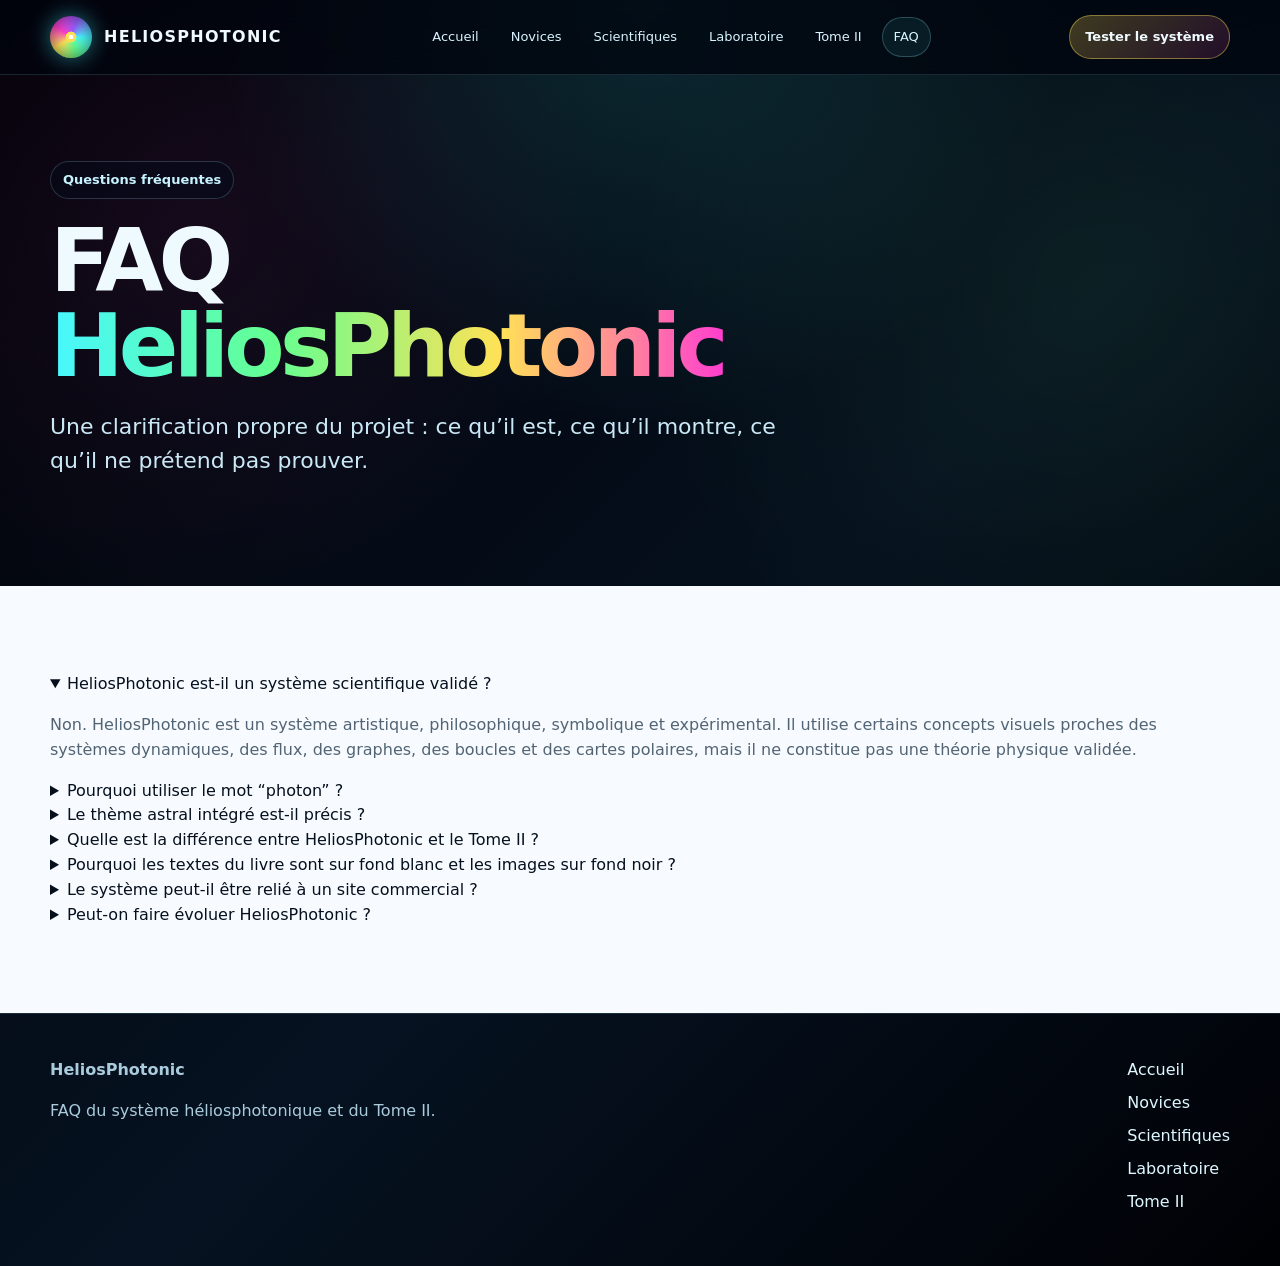
==== faq.html @ 0f95808f "Add FAQ section for HeliosPhotonic This file contains the FAQ section for HeliosPhotonic, detailing " ====
<!DOCTYPE html>
<html lang="fr">
<head>
  <meta charset="UTF-8" />
  <meta name="viewport" content="width=device-width, initial-scale=1.0" />

  <title>FAQ HeliosPhotonic</title>

  <meta name="description" content="Questions fréquentes sur HeliosPhotonic, son statut, ses limites, ses photons symboliques, le thème astral intégré et le Tome II." />

  <link rel="stylesheet" href="assets/style.css" />
</head>

<body>

<header class="site-header">
  <div class="container nav">

    <a class="brand" href="index.html">
      <span class="brand-logo"></span>
      <span>HeliosPhotonic</span>
    </a>

    <nav class="nav-links">
      <a href="index.html">Accueil</a>
      <a href="novices.html">Novices</a>
      <a href="scientifiques.html">Scientifiques</a>
      <a href="laboratoire.html">Laboratoire</a>
      <a href="livre-tome2.html">Tome II</a>
      <a href="faq.html" class="active">FAQ</a>
    </nav>

    <a class="nav-cta" href="laboratoire.html">Tester le système</a>

  </div>
</header>

<main>

  <section class="section dark-section">
    <div class="container">

      <span class="kicker">Questions fréquentes</span>

      <h1>
        FAQ<br />
        <span>HeliosPhotonic</span>
      </h1>

      <p class="lead">
        Une clarification propre du projet : ce qu’il est, ce qu’il montre,
        ce qu’il ne prétend pas prouver.
      </p>

    </div>
  </section>

  <section class="section white-section">
    <div class="container">

      <div class="faq-list">

        <details open>
          <summary>HeliosPhotonic est-il un système scientifique validé ?</summary>
          <p>
            Non. HeliosPhotonic est un système artistique, philosophique, symbolique
            et expérimental. Il utilise certains concepts visuels proches des systèmes
            dynamiques, des flux, des graphes, des boucles et des cartes polaires,
            mais il ne constitue pas une théorie physique validée.
          </p>
        </details>

        <details>
          <summary>Pourquoi utiliser le mot “photon” ?</summary>
          <p>
            Dans le logiciel, le photon est utilisé comme unité visuelle symbolique.
            Il représente une information lumineuse en mouvement. Les photons affichés
            sont donc des objets graphiques, pas une simulation quantique professionnelle.
          </p>
        </details>

        <details>
          <summary>Le thème astral intégré est-il précis ?</summary>
          <p>
            Le thème astral intégré sert de support symbolique. Il donne une lecture
            visuelle et interprétative. Pour une pratique astrologique professionnelle,
            il faudra connecter le système à des éphémérides certifiées.
          </p>
        </details>

        <details>
          <summary>Quelle est la différence entre HeliosPhotonic et le Tome II ?</summary>
          <p>
            Le Tome II développe la pensée : lumière, rosaces, corps chromoluminique,
            organes lumineux, intelligence et retour au centre. HeliosPhotonic transforme
            cette pensée en système animé et interactif.
          </p>
        </details>

        <details>
          <summary>Pourquoi les textes du livre sont sur fond blanc et les images sur fond noir ?</summary>
          <p>
            C’est une décision éditoriale simple et efficace. Le texte doit être lisible,
            donc fond blanc. Les images lumineuses doivent avoir du contraste, donc fond noir.
            Les deux usages ne doivent pas être mélangés bêtement, sinon on fabrique un livre
            beau cinq minutes et illisible trente secondes.
          </p>
        </details>

        <details>
          <summary>Le système peut-il être relié à un site commercial ?</summary>
          <p>
            Oui. Il peut être intégré à un site de présentation, à une page de vente du livre,
            à un laboratoire interactif, à une offre de thème astral ou à une plateforme
            plus large autour d’HeliosPhotonic.
          </p>
        </details>

        <details>
          <summary>Peut-on faire évoluer HeliosPhotonic ?</summary>
          <p>
            Oui. Les prochaines évolutions logiques sont : export PDF, paiement intégré,
            calcul astronomique plus précis, interface plus professionnelle, mémoire utilisateur,
            modules pédagogiques et visualisation avancée des organes chromoluminiques.
          </p>
        </details>

      </div>

    </div>
  </section>

</main>

<footer class="site-footer">
  <div class="container footer-grid">
    <div>
      <strong>HeliosPhotonic</strong>
      <p>FAQ du système héliosphotonique et du Tome II.</p>
    </div>

    <div>
      <a href="index.html">Accueil</a>
      <a href="novices.html">Novices</a>
      <a href="scientifiques.html">Scientifiques</a>
      <a href="laboratoire.html">Laboratoire</a>
      <a href="livre-tome2.html">Tome II</a>
    </div>
  </div>
</footer>

<script src="assets/site.js"></script>
</body>
</html>
---- assets/style.css ----
:root{
  --bg:#02040a;
  --bg2:#07111f;
  --white:#f7fbff;
  --text:#effaff;
  --dark:#06101d;
  --muted:#9fc6dc;
  --muted-dark:#526474;
  --cyan:#47f7ff;
  --blue:#008cff;
  --gold:#ffe257;
  --green:#65ff90;
  --pink:#ff3ecf;
  --violet:#9b5cff;
  --line:rgba(160,235,255,.22);
  --radius:26px;
  --shadow:0 28px 90px rgba(0,0,0,.42);
}

*{
  box-sizing:border-box;
}

html{
  scroll-behavior:smooth;
}

body{
  margin:0;
  color:var(--text);
  background:
    radial-gradient(circle at 50% 0%, rgba(71,247,255,.16), transparent 30%),
    radial-gradient(circle at 15% 18%, rgba(255,62,207,.09), transparent 27%),
    radial-gradient(circle at 85% 22%, rgba(101,255,144,.08), transparent 31%),
    linear-gradient(135deg,#000106,#061221 55%,#000105);
  font-family:Inter,system-ui,-apple-system,BlinkMacSystemFont,"Segoe UI",Arial,sans-serif;
  line-height:1.55;
  overflow-x:hidden;
}

a{
  color:inherit;
  text-decoration:none;
}

.container{
  width:min(1180px,calc(100% - 34px));
  margin:0 auto;
}

.site-header{
  position:sticky;
  top:0;
  z-index:100;
  background:rgba(1,5,14,.78);
  border-bottom:1px solid rgba(160,235,255,.14);
  backdrop-filter:blur(14px);
}

.nav{
  min-height:74px;
  display:flex;
  align-items:center;
  justify-content:space-between;
  gap:18px;
}

.brand{
  display:flex;
  align-items:center;
  gap:12px;
  font-weight:900;
  letter-spacing:.08em;
  text-transform:uppercase;
}

.brand-logo{
  width:42px;
  height:42px;
  border-radius:50%;
  background:
    radial-gradient(circle,#fff 0 7%, var(--gold) 8% 18%, transparent 19%),
    conic-gradient(from 90deg,var(--cyan),var(--green),var(--gold),var(--pink),var(--violet),var(--cyan));
  box-shadow:0 0 22px rgba(71,247,255,.48), inset 0 0 16px rgba(0,0,0,.5);
}

.nav-links{
  display:flex;
  align-items:center;
  gap:8px;
  flex-wrap:wrap;
  justify-content:flex-end;
}

.nav-links a{
  padding:9px 11px;
  border-radius:999px;
  color:#d8f4ff;
  font-size:13px;
  border:1px solid transparent;
}

.nav-links a:hover,
.nav-links a.active{
  border-color:rgba(160,235,255,.24);
  background:rgba(71,247,255,.08);
}

.nav-cta{
  padding:11px 15px;
  border-radius:999px;
  background:linear-gradient(135deg,rgba(255,226,87,.24),rgba(255,62,207,.13));
  border:1px solid rgba(255,226,87,.42);
  font-weight:800;
  font-size:13px;
}

.hero{
  position:relative;
  min-height:calc(100vh - 74px);
  display:grid;
  align-items:center;
  padding:76px 0;
  overflow:hidden;
}

#heroCanvas{
  position:absolute;
  inset:0;
  width:100%;
  height:100%;
  z-index:0;
  opacity:.82;
}

.hero .container{
  position:relative;
  z-index:2;
}

.hero-grid{
  display:grid;
  grid-template-columns:1.05fr .95fr;
  gap:44px;
  align-items:center;
}

.kicker{
  display:inline-flex;
  align-items:center;
  padding:8px 12px;
  border:1px solid rgba(160,235,255,.20);
  border-radius:999px;
  background:rgba(4,12,26,.48);
  color:#c7f3ff;
  font-size:13px;
  font-weight:800;
}

.kicker.dark{
  color:#0b5364;
  background:rgba(71,247,255,.12);
  border-color:rgba(0,140,255,.18);
}

h1{
  font-size:clamp(42px,7vw,88px);
  line-height:.96;
  margin:20px 0;
  letter-spacing:-.055em;
}

h1 span,
.gradient{
  background:linear-gradient(90deg,var(--cyan),var(--green),var(--gold),var(--pink));
  -webkit-background-clip:text;
  background-clip:text;
  color:transparent;
}

h2{
  font-size:clamp(30px,4.4vw,58px);
  line-height:1;
  margin:0 0 16px;
  letter-spacing:-.04em;
}

.hero-text,
.lead{
  font-size:clamp(17px,2vw,22px);
  max-width:760px;
  color:#cbe8f6;
}

.hero-actions{
  display:flex;
  gap:12px;
  flex-wrap:wrap;
  margin-top:28px;
}

.btn{
  display:inline-flex;
  align-items:center;
  justify-content:center;
  gap:9px;
  padding:12px 16px;
  border-radius:999px;
  border:1px solid rgba(160,235,255,.28);
  font-weight:800;
  font-size:14px;
  transition:.18s ease;
}

.btn:hover{
  transform:translateY(-1px);
  box-shadow:0 12px 32px rgba(0,0,0,.28);
}

.btn-primary{
  background:linear-gradient(135deg,rgba(71,247,255,.24),rgba(155,92,255,.18));
  border-color:rgba(160,235,255,.38);
}

.btn-secondary{
  background:rgba(255,255,255,.05);
}

.dark-btn{
  color:var(--dark);
  border-color:#c8dce8;
}

.hero-note{
  margin-top:20px;
  padding:14px 16px;
  border-radius:18px;
  background:rgba(5,13,29,.58);
  border:1px solid rgba(160,235,255,.16);
  color:#d8f3ff;
  max-width:660px;
  font-size:14px;
}

.hero-visual{
  min-height:520px;
}

.orbital-card{
  height:520px;
  border-radius:36px;
  background:
    radial-gradient(circle at 50% 50%, rgba(71,247,255,.22), transparent 31%),
    radial-gradient(circle at 50% 50%, rgba(255,62,207,.13), transparent 58%),
    #000;
  border:1px solid rgba(160,235,255,.20);
  position:relative;
  overflow:hidden;
  box-shadow:var(--shadow);
}

.orbital-core,
.orbital-ring{
  position:absolute;
  border-radius:50%;
  inset:50%;
  transform:translate(-50%,-50%);
}

.orbital-core{
  width:82px;
  height:82px;
  background:
    radial-gradient(circle,#fff 0 10%,var(--gold) 12% 36%,rgba(71,247,255,.32) 38%,transparent 70%);
  box-shadow:0 0 50px rgba(255,226,87,.55);
}

.orbital-ring{
  border:1px solid rgba(160,235,255,.26);
  box-shadow:0 0 28px rgba(71,247,255,.16);
}

.ring-1{
  width:210px;
  height:210px;
  animation:spin 18s linear infinite;
}

.ring-2{
  width:330px;
  height:330px;
  border-color:rgba(255,62,207,.24);
  animation:spinReverse 31s linear infinite;
}

.ring-3{
  width:440px;
  height:440px;
  border-color:rgba(101,255,144,.18);
  animation:spin 48s linear infinite;
}

.orbital-card::before{
  content:"";
  position:absolute;
  inset:12%;
  border-radius:50%;
  background:
    repeating-conic-gradient(from 0deg, rgba(255,255,255,.34) 0 1deg, transparent 1deg 8deg),
    conic-gradient(var(--cyan),var(--green),var(--gold),var(--pink),var(--violet),var(--cyan));
  mix-blend-mode:screen;
  opacity:.46;
  animation:spin 52s linear infinite;
}

.orbital-card::after{
  content:"";
  position:absolute;
  inset:0;
  background-image:radial-gradient(circle,rgba(255,255,255,.7) 0 1px,transparent 1px);
  background-size:38px 38px;
  opacity:.13;
}

.orbital-label{
  position:absolute;
  left:22px;
  right:22px;
  bottom:22px;
  padding:14px;
  border-radius:18px;
  background:rgba(0,0,0,.54);
  border:1px solid rgba(255,255,255,.14);
  color:#eaffff;
  font-weight:800;
  text-align:center;
}

@keyframes spin{
  to{transform:translate(-50%,-50%) rotate(360deg);}
}

@keyframes spinReverse{
  to{transform:translate(-50%,-50%) rotate(-360deg);}
}

.section{
  padding:86px 0;
}

.dark-section{
  background:rgba(0,0,0,.12);
}

.white-section{
  background:var(--white);
  color:var(--dark);
}

.section-header{
  max-width:850px;
  margin-bottom:34px;
}

.section-header p,
.white-section p{
  color:var(--muted-dark);
}

.dark-section .section-header p{
  color:#c8e6f5;
}

.cards{
  display:grid;
  gap:18px;
}

.cards.three{
  grid-template-columns:repeat(3,1fr);
}

.card{
  padding:24px;
  border-radius:var(--radius);
  background:rgba(5,13,29,.70);
  border:1px solid rgba(160,235,255,.16);
  box-shadow:0 18px 56px rgba(0,0,0,.18);
}

.white-section .card{
  background:#fff;
  border-color:#dbeaf2;
  box-shadow:0 18px 50px rgba(20,52,80,.08);
}

.card h3{
  margin:0 0 10px;
  font-size:21px;
}

.card p{
  margin:0;
  color:#c9e6f4;
}

.white-section .card p{
  color:var(--muted-dark);
}

.card-icon{
  width:44px;
  height:44px;
  border-radius:16px;
  margin-bottom:15px;
  background:conic-gradient(from 90deg,var(--cyan),var(--green),var(--gold),var(--pink),var(--violet),var(--cyan));
  box-shadow:0 0 20px rgba(71,247,255,.35);
}

.split{
  display:grid;
  grid-template-columns:1fr 1fr;
  gap:34px;
  align-items:center;
}

.list{
  display:grid;
  gap:14px;
  margin-top:24px;
}

.list-item{
  padding:16px;
  border-radius:18px;
  background:#fff;
  border:1px solid #dbeaf2;
}

.list-item strong{
  display:block;
  margin-bottom:4px;
}

.list-item span{
  color:var(--muted-dark);
}

.black-visual{
  min-height:430px;
  border-radius:32px;
  background:
    radial-gradient(circle at center,rgba(71,247,255,.24),transparent 36%),
    radial-gradient(circle at 52% 50%,rgba(255,62,207,.16),transparent 52%),
    #000;
  border:1px solid rgba(160,235,255,.22);
  position:relative;
  overflow:hidden;
  box-shadow:var(--shadow);
}

.mini-rosace{
  position:absolute;
  inset:12%;
  border-radius:50%;
  background:
    radial-gradient(circle,#fff 0 2.5%,var(--gold) 3% 8%,transparent 9%),
    repeating-radial-gradient(circle,rgba(71,247,255,.20) 0 1px,transparent 1px 7px),
    conic-gradient(var(--cyan),var(--green),var(--gold),var(--pink),var(--violet),var(--cyan));
  filter:saturate(1.9) contrast(1.35);
  animation:pulseSpin 42s linear infinite;
}

@keyframes pulseSpin{
  0%{transform:rotate(0deg) scale(.96);}
  50%{transform:rotate(180deg) scale(1.04);}
  100%{transform:rotate(360deg) scale(.96);}
}

.system-preview{
  width:100%;
  height:760px;
  border-radius:32px;
  overflow:hidden;
  border:1px solid rgba(160,235,255,.22);
  background:#000;
  box-shadow:var(--shadow);
}

.system-preview iframe{
  width:100%;
  height:100%;
  border:0;
  display:block;
}

.center-actions{
  display:flex;
  justify-content:center;
  margin-top:26px;
}

.book-highlight{
  display:grid;
  grid-template-columns:.85fr 1.15fr;
  gap:34px;
  align-items:center;
}

.book-cover{
  min-height:520px;
  border-radius:32px;
  background:#000;
  border:1px solid rgba(160,235,255,.22);
  position:relative;
  overflow:hidden;
  box-shadow:var(--shadow);
  padding:28px;
  display:flex;
  align-items:flex-end;
}

.book-cover::before{
  content:"";
  position:absolute;
  inset:11% 8% 28%;
  border-radius:50%;
  background:
    radial-gradient(circle,#fff 0 2%,var(--gold) 3% 7%,transparent 8%),
    repeating-conic-gradient(rgba(255,255,255,.18) 0 2deg,transparent 2deg 8deg),
    conic-gradient(from 40deg,var(--cyan),var(--green),var(--gold),var(--pink),var(--violet),var(--cyan));
  filter:saturate(1.8) contrast(1.4);
  animation:spinBook 55s linear infinite;
}

@keyframes spinBook{
  to{transform:rotate(360deg);}
}

.book-cover-inner{
  position:relative;
  z-index:1;
  background:rgba(0,0,0,.58);
  border:1px solid rgba(255,255,255,.16);
  border-radius:22px;
  padding:20px;
}

.book-cover-inner span{
  color:#d7f3ff;
}

.book-cover-inner h3{
  font-size:44px;
  line-height:1;
  margin:8px 0;
}

.book-cover-inner p{
  color:#e8f8ff;
}

.site-footer{
  padding:44px 0;
  border-top:1px solid rgba(160,235,255,.14);
  color:#a9cbdc;
}

.footer-grid{
  display:flex;
  justify-content:space-between;
  gap:20px;
  flex-wrap:wrap;
}

.footer-grid a{
  display:block;
  margin-bottom:8px;
  color:#dff8ff;
}

.warning{
  padding:18px;
  border-radius:20px;
  border:1px solid rgba(255,226,87,.28);
  background:rgba(255,226,87,.07);
  color:#fff5c8;
}

@media(max-width:960px){
  .hero-grid,
  .split,
  .book-highlight{
    grid-template-columns:1fr;
  }

  .cards.three{
    grid-template-columns:1fr;
  }

  .nav{
    align-items:flex-start;
    flex-direction:column;
    padding:14px 0;
  }

  .hero-visual,
  .orbital-card{
    min-height:360px;
  }

  .system-preview{
    height:720px;
  }
}
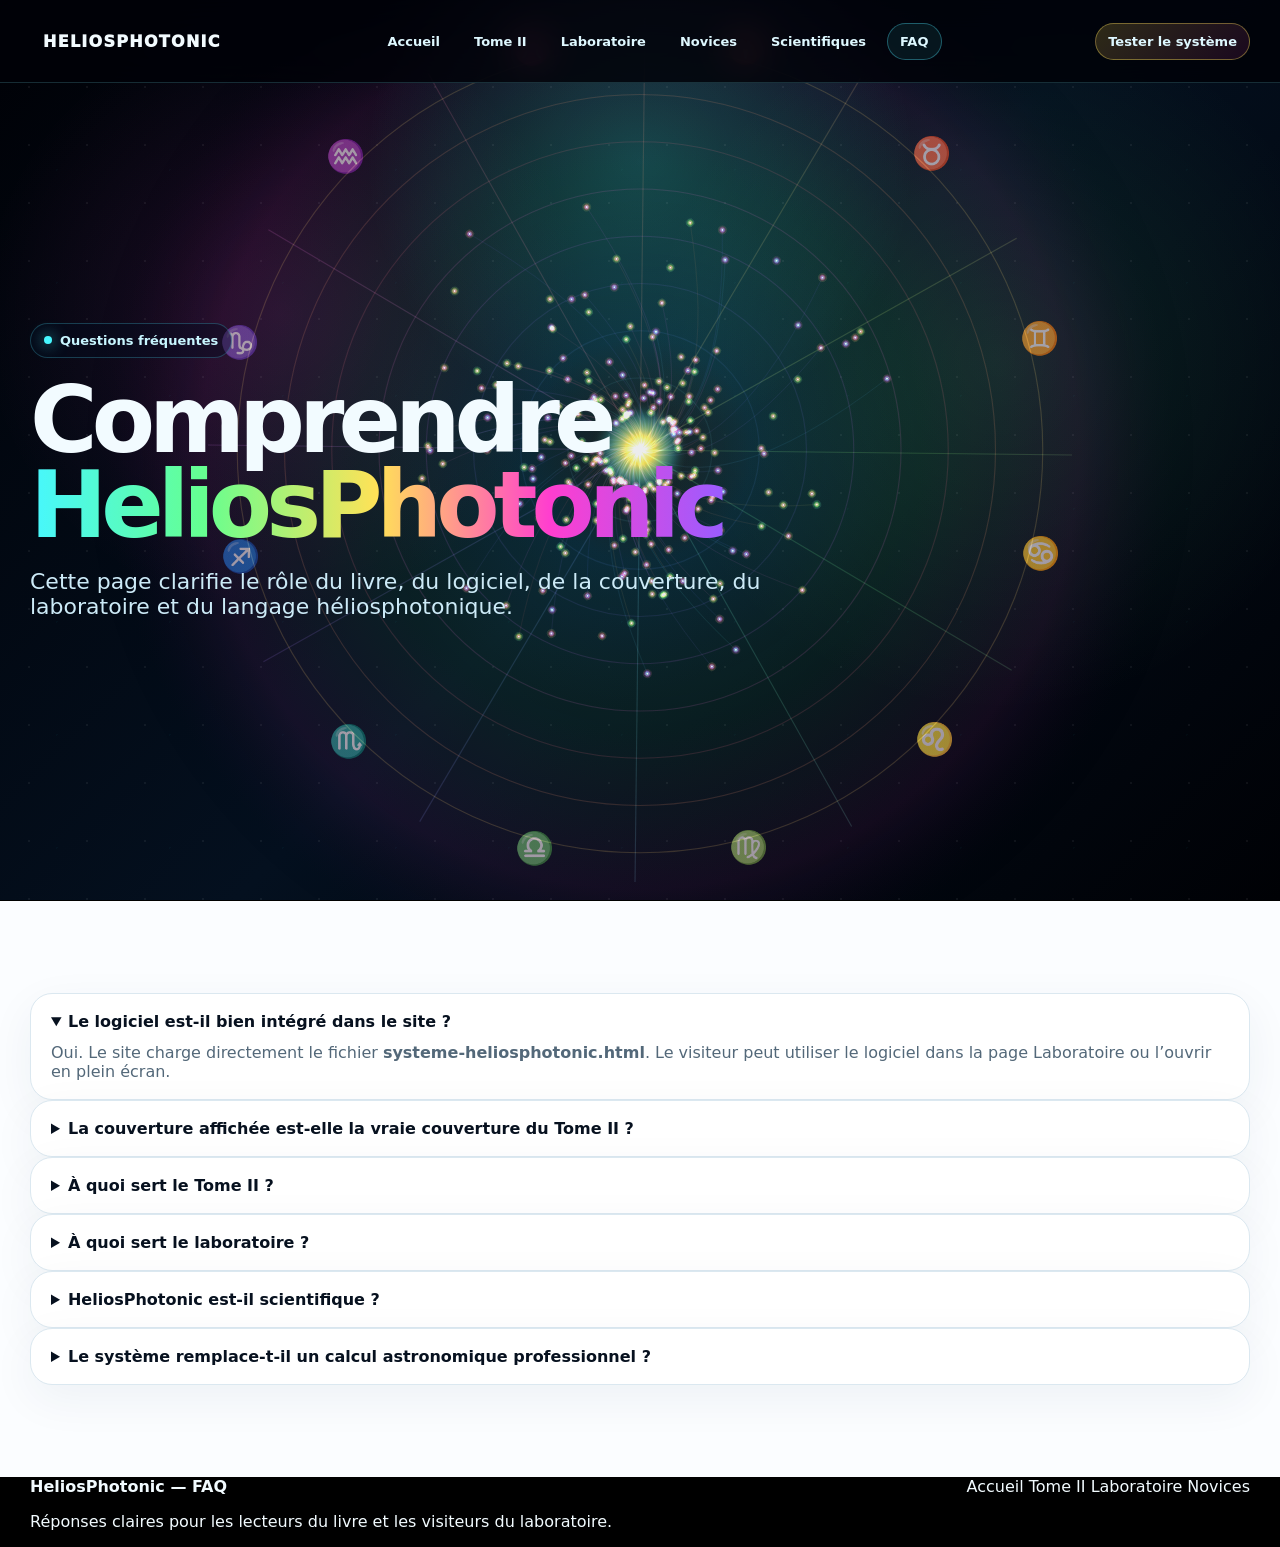
==== commit 66d129e5: "Revise FAQ page title and content Updated the FAQ page title and meta description for clarity. Added" ====
--- a/faq.html
+++ b/faq.html
@@ -4,29 +4,31 @@
   <meta charset="UTF-8" />
   <meta name="viewport" content="width=device-width, initial-scale=1.0" />
 
-  <title>FAQ HeliosPhotonic</title>
+  <title>HeliosPhotonic — FAQ</title>
 
-  <meta name="description" content="Questions fréquentes sur HeliosPhotonic, son statut, ses limites, ses photons symboliques, le thème astral intégré et le Tome II." />
+  <meta name="description" content="FAQ HeliosPhotonic : questions sur le livre Dieu est la lumière Tome II, le laboratoire, le logiciel, la couverture, la géométrie sacrée et la lecture symbolique." />
 
   <link rel="stylesheet" href="assets/style.css" />
 </head>
 
 <body>
 
+<canvas id="ambientCanvas"></canvas>
+
 <header class="site-header">
   <div class="container nav">
 
-    <a class="brand" href="index.html">
-      <span class="brand-logo"></span>
+    <a class="brand" href="index.html" aria-label="Accueil HeliosPhotonic">
+      <span class="brand-orb"></span>
       <span>HeliosPhotonic</span>
     </a>
 
-    <nav class="nav-links">
+    <nav class="nav-links" aria-label="Navigation principale">
       <a href="index.html">Accueil</a>
+      <a href="livre-tome2.html">Tome II</a>
+      <a href="laboratoire.html">Laboratoire</a>
       <a href="novices.html">Novices</a>
       <a href="scientifiques.html">Scientifiques</a>
-      <a href="laboratoire.html">Laboratoire</a>
-      <a href="livre-tome2.html">Tome II</a>
       <a href="faq.html" class="active">FAQ</a>
     </nav>
 
@@ -37,95 +39,76 @@
 
 <main>
 
-  <section class="section dark-section">
+  <section class="hero faq-hero">
     <div class="container">
 
       <span class="kicker">Questions fréquentes</span>
 
       <h1>
-        FAQ<br />
+        Comprendre<br />
         <span>HeliosPhotonic</span>
       </h1>
 
       <p class="lead">
-        Une clarification propre du projet : ce qu’il est, ce qu’il montre,
-        ce qu’il ne prétend pas prouver.
+        Cette page clarifie le rôle du livre, du logiciel, de la couverture,
+        du laboratoire et du langage héliosphotonique.
       </p>
 
     </div>
   </section>
 
-  <section class="section white-section">
-    <div class="container">
+  <section class="section paper">
+    <div class="container faq-list">
 
-      <div class="faq-list">
+      <details open>
+        <summary>Le logiciel est-il bien intégré dans le site ?</summary>
+        <p>
+          Oui. Le site charge directement le fichier <strong>systeme-heliosphotonic.html</strong>.
+          Le visiteur peut utiliser le logiciel dans la page Laboratoire ou l’ouvrir en plein écran.
+        </p>
+      </details>
 
-        <details open>
-          <summary>HeliosPhotonic est-il un système scientifique validé ?</summary>
-          <p>
-            Non. HeliosPhotonic est un système artistique, philosophique, symbolique
-            et expérimental. Il utilise certains concepts visuels proches des systèmes
-            dynamiques, des flux, des graphes, des boucles et des cartes polaires,
-            mais il ne constitue pas une théorie physique validée.
-          </p>
-        </details>
+      <details>
+        <summary>La couverture affichée est-elle la vraie couverture du Tome II ?</summary>
+        <p>
+          Oui. La page du Tome II affiche directement l’image
+          <strong>assets/couverture-tome2.png</strong>.
+        </p>
+      </details>
 
-        <details>
-          <summary>Pourquoi utiliser le mot “photon” ?</summary>
-          <p>
-            Dans le logiciel, le photon est utilisé comme unité visuelle symbolique.
-            Il représente une information lumineuse en mouvement. Les photons affichés
-            sont donc des objets graphiques, pas une simulation quantique professionnelle.
-          </p>
-        </details>
+      <details>
+        <summary>À quoi sert le Tome II ?</summary>
+        <p>
+          Le Tome II donne la vision : lumière originelle, géométrie sacrée,
+          corps lumineux, cœur solaire, cerveau de lumière, respiration universelle
+          et correspondance entre microcosme et macrocosme.
+        </p>
+      </details>
 
-        <details>
-          <summary>Le thème astral intégré est-il précis ?</summary>
-          <p>
-            Le thème astral intégré sert de support symbolique. Il donne une lecture
-            visuelle et interprétative. Pour une pratique astrologique professionnelle,
-            il faudra connecter le système à des éphémérides certifiées.
-          </p>
-        </details>
+      <details>
+        <summary>À quoi sert le laboratoire ?</summary>
+        <p>
+          Le laboratoire transforme cette vision en expérience interactive :
+          roue astrale, flux lumineux, signes, données de naissance et lecture visuelle.
+        </p>
+      </details>
 
-        <details>
-          <summary>Quelle est la différence entre HeliosPhotonic et le Tome II ?</summary>
-          <p>
-            Le Tome II développe la pensée : lumière, rosaces, corps chromoluminique,
-            organes lumineux, intelligence et retour au centre. HeliosPhotonic transforme
-            cette pensée en système animé et interactif.
-          </p>
-        </details>
+      <details>
+        <summary>HeliosPhotonic est-il scientifique ?</summary>
+        <p>
+          HeliosPhotonic utilise un langage visuel qui peut être décrit techniquement :
+          carte polaire, agents lumineux, flux, boucles et rétroaction. Il reste cependant
+          une œuvre symbolique, philosophique et expérimentale.
+        </p>
+      </details>
 
-        <details>
-          <summary>Pourquoi les textes du livre sont sur fond blanc et les images sur fond noir ?</summary>
-          <p>
-            C’est une décision éditoriale simple et efficace. Le texte doit être lisible,
-            donc fond blanc. Les images lumineuses doivent avoir du contraste, donc fond noir.
-            Les deux usages ne doivent pas être mélangés bêtement, sinon on fabrique un livre
-            beau cinq minutes et illisible trente secondes.
-          </p>
-        </details>
-
-        <details>
-          <summary>Le système peut-il être relié à un site commercial ?</summary>
-          <p>
-            Oui. Il peut être intégré à un site de présentation, à une page de vente du livre,
-            à un laboratoire interactif, à une offre de thème astral ou à une plateforme
-            plus large autour d’HeliosPhotonic.
-          </p>
-        </details>
-
-        <details>
-          <summary>Peut-on faire évoluer HeliosPhotonic ?</summary>
-          <p>
-            Oui. Les prochaines évolutions logiques sont : export PDF, paiement intégré,
-            calcul astronomique plus précis, interface plus professionnelle, mémoire utilisateur,
-            modules pédagogiques et visualisation avancée des organes chromoluminiques.
-          </p>
-        </details>
-
-      </div>
+      <details>
+        <summary>Le système remplace-t-il un calcul astronomique professionnel ?</summary>
+        <p>
+          Non. Le système est une expérience visuelle et symbolique. Pour une précision
+          astronomique ou astrologique professionnelle, il faudrait connecter des éphémérides certifiées.
+        </p>
+      </details>
 
     </div>
   </section>
@@ -134,18 +117,21 @@
 
 <footer class="site-footer">
   <div class="container footer-grid">
+
     <div>
-      <strong>HeliosPhotonic</strong>
-      <p>FAQ du système héliosphotonique et du Tome II.</p>
+      <strong>HeliosPhotonic — FAQ</strong>
+      <p>
+        Réponses claires pour les lecteurs du livre et les visiteurs du laboratoire.
+      </p>
     </div>
 
     <div>
       <a href="index.html">Accueil</a>
+      <a href="livre-tome2.html">Tome II</a>
+      <a href="laboratoire.html">Laboratoire</a>
       <a href="novices.html">Novices</a>
-      <a href="scientifiques.html">Scientifiques</a>
-      <a href="laboratoire.html">Laboratoire</a>
-      <a href="livre-tome2.html">Tome II</a>
     </div>
+
   </div>
 </footer>
 
--- a/assets/style.css
+++ b/assets/style.css
@@ -1,20 +1,19 @@
 :root{
-  --bg:#02040a;
-  --bg2:#07111f;
-  --white:#f7fbff;
-  --text:#effaff;
-  --dark:#06101d;
-  --muted:#9fc6dc;
-  --muted-dark:#526474;
+  --black:#000106;
+  --deep:#030914;
+  --panel:rgba(2,8,20,.72);
+  --line:rgba(80,230,255,.24);
+  --text:#f2fbff;
+  --soft:#a8d4e7;
+  --paper:#fbfdff;
+  --paperText:#07111f;
   --cyan:#47f7ff;
   --blue:#008cff;
   --gold:#ffe257;
   --green:#65ff90;
   --pink:#ff3ecf;
   --violet:#9b5cff;
-  --line:rgba(160,235,255,.22);
-  --radius:26px;
-  --shadow:0 28px 90px rgba(0,0,0,.42);
+  --shadow:0 30px 110px rgba(0,0,0,.48);
 }
 
 *{
@@ -27,15 +26,36 @@
 
 body{
   margin:0;
+  min-height:100vh;
   color:var(--text);
-  background:
-    radial-gradient(circle at 50% 0%, rgba(71,247,255,.16), transparent 30%),
-    radial-gradient(circle at 15% 18%, rgba(255,62,207,.09), transparent 27%),
-    radial-gradient(circle at 85% 22%, rgba(101,255,144,.08), transparent 31%),
-    linear-gradient(135deg,#000106,#061221 55%,#000105);
   font-family:Inter,system-ui,-apple-system,BlinkMacSystemFont,"Segoe UI",Arial,sans-serif;
-  line-height:1.55;
+  background:#000;
   overflow-x:hidden;
+}
+
+body::before{
+  content:"";
+  position:fixed;
+  inset:0;
+  z-index:-3;
+  background:
+    radial-gradient(circle at 50% 18%,rgba(71,247,255,.20),transparent 28%),
+    radial-gradient(circle at 22% 35%,rgba(255,62,207,.12),transparent 26%),
+    radial-gradient(circle at 78% 40%,rgba(101,255,144,.10),transparent 31%),
+    linear-gradient(135deg,#000106,#04101f 52%,#000105);
+}
+
+body::after{
+  content:"";
+  position:fixed;
+  inset:0;
+  z-index:-2;
+  background-image:
+    radial-gradient(circle,rgba(255,255,255,.45) 0 1px,transparent 1px),
+    radial-gradient(circle,rgba(71,247,255,.22) 0 1px,transparent 1px);
+  background-size:58px 58px,113px 113px;
+  opacity:.13;
+  pointer-events:none;
 }
 
 a{
@@ -44,103 +64,98 @@
 }
 
 .container{
-  width:min(1180px,calc(100% - 34px));
+  width:min(1220px,calc(100% - 34px));
   margin:0 auto;
+}
+
+#ambientCanvas{
+  position:fixed;
+  inset:0;
+  width:100%;
+  height:100%;
+  z-index:-1;
+  opacity:.92;
+  pointer-events:none;
 }
 
 .site-header{
   position:sticky;
   top:0;
   z-index:100;
-  background:rgba(1,5,14,.78);
-  border-bottom:1px solid rgba(160,235,255,.14);
-  backdrop-filter:blur(14px);
+  background:rgba(0,2,8,.82);
+  border-bottom:1px solid rgba(120,235,255,.18);
+  backdrop-filter:blur(18px);
 }
 
 .nav{
-  min-height:74px;
+  min-height:82px;
   display:flex;
   align-items:center;
   justify-content:space-between;
-  gap:18px;
+  gap:20px;
 }
 
 .brand{
   display:flex;
   align-items:center;
-  gap:12px;
-  font-weight:900;
+  gap:13px;
+  font-weight:950;
   letter-spacing:.08em;
   text-transform:uppercase;
 }
 
 .brand-logo{
-  width:42px;
-  height:42px;
+  width:46px;
+  height:46px;
   border-radius:50%;
   background:
-    radial-gradient(circle,#fff 0 7%, var(--gold) 8% 18%, transparent 19%),
+    radial-gradient(circle,#fff 0 6%,var(--gold) 7% 16%,transparent 17%),
+    repeating-conic-gradient(rgba(255,255,255,.28) 0 2deg,transparent 2deg 8deg),
     conic-gradient(from 90deg,var(--cyan),var(--green),var(--gold),var(--pink),var(--violet),var(--cyan));
-  box-shadow:0 0 22px rgba(71,247,255,.48), inset 0 0 16px rgba(0,0,0,.5);
+  box-shadow:0 0 28px rgba(71,247,255,.52),inset 0 0 18px rgba(0,0,0,.58);
 }
 
 .nav-links{
   display:flex;
-  align-items:center;
   gap:8px;
+  align-items:center;
+  justify-content:flex-end;
   flex-wrap:wrap;
-  justify-content:flex-end;
-}
-
-.nav-links a{
-  padding:9px 11px;
+}
+
+.nav-links a,
+.nav-cta{
+  padding:10px 12px;
   border-radius:999px;
-  color:#d8f4ff;
+  border:1px solid transparent;
   font-size:13px;
-  border:1px solid transparent;
+  font-weight:820;
+  color:#def8ff;
 }
 
 .nav-links a:hover,
 .nav-links a.active{
-  border-color:rgba(160,235,255,.24);
+  border-color:rgba(80,230,255,.34);
   background:rgba(71,247,255,.08);
 }
 
 .nav-cta{
-  padding:11px 15px;
-  border-radius:999px;
-  background:linear-gradient(135deg,rgba(255,226,87,.24),rgba(255,62,207,.13));
-  border:1px solid rgba(255,226,87,.42);
-  font-weight:800;
-  font-size:13px;
+  border-color:rgba(255,226,87,.38);
+  background:linear-gradient(135deg,rgba(255,226,87,.18),rgba(255,62,207,.10));
 }
 
 .hero{
   position:relative;
-  min-height:calc(100vh - 74px);
-  display:grid;
-  align-items:center;
-  padding:76px 0;
-  overflow:hidden;
-}
-
-#heroCanvas{
-  position:absolute;
-  inset:0;
-  width:100%;
-  height:100%;
-  z-index:0;
-  opacity:.82;
-}
-
-.hero .container{
-  position:relative;
-  z-index:2;
+  min-height:calc(100vh - 82px);
+  display:grid;
+  align-items:center;
+  padding:70px 0 90px;
+  overflow:hidden;
 }
 
 .hero-grid{
   display:grid;
-  grid-template-columns:1.05fr .95fr;
+  grid-template-columns:1fr 1fr;
   gap:44px;
   align-items:center;
 }
@@ -148,51 +163,59 @@
 .kicker{
   display:inline-flex;
   align-items:center;
-  padding:8px 12px;
-  border:1px solid rgba(160,235,255,.20);
+  gap:8px;
+  padding:9px 13px;
   border-radius:999px;
-  background:rgba(4,12,26,.48);
-  color:#c7f3ff;
+  border:1px solid rgba(80,230,255,.24);
+  color:#c8f6ff;
+  background:rgba(4,14,32,.42);
   font-size:13px;
-  font-weight:800;
-}
-
-.kicker.dark{
-  color:#0b5364;
-  background:rgba(71,247,255,.12);
-  border-color:rgba(0,140,255,.18);
+  font-weight:900;
+}
+
+.kicker::before{
+  content:"";
+  width:8px;
+  height:8px;
+  border-radius:50%;
+  background:var(--cyan);
+  box-shadow:0 0 16px var(--cyan);
 }
 
 h1{
-  font-size:clamp(42px,7vw,88px);
-  line-height:.96;
+  font-size:clamp(46px,7.2vw,100px);
+  line-height:.92;
   margin:20px 0;
-  letter-spacing:-.055em;
+  letter-spacing:-.065em;
 }
 
 h1 span,
 .gradient{
-  background:linear-gradient(90deg,var(--cyan),var(--green),var(--gold),var(--pink));
+  background:linear-gradient(90deg,var(--cyan),var(--green),var(--gold),var(--pink),var(--violet));
   -webkit-background-clip:text;
   background-clip:text;
   color:transparent;
 }
 
 h2{
-  font-size:clamp(30px,4.4vw,58px);
-  line-height:1;
+  font-size:clamp(32px,4.7vw,64px);
+  line-height:.98;
   margin:0 0 16px;
-  letter-spacing:-.04em;
-}
-
-.hero-text,
+  letter-spacing:-.045em;
+}
+
+h3{
+  margin:0 0 10px;
+  font-size:22px;
+}
+
 .lead{
   font-size:clamp(17px,2vw,22px);
-  max-width:760px;
-  color:#cbe8f6;
-}
-
-.hero-actions{
+  color:#cceaf7;
+  max-width:780px;
+}
+
+.actions{
   display:flex;
   gap:12px;
   flex-wrap:wrap;
@@ -204,217 +227,145 @@
   align-items:center;
   justify-content:center;
   gap:9px;
-  padding:12px 16px;
+  padding:13px 17px;
   border-radius:999px;
-  border:1px solid rgba(160,235,255,.28);
-  font-weight:800;
+  border:1px solid rgba(120,235,255,.28);
+  background:rgba(71,247,255,.09);
+  font-weight:900;
   font-size:14px;
   transition:.18s ease;
 }
 
 .btn:hover{
   transform:translateY(-1px);
-  box-shadow:0 12px 32px rgba(0,0,0,.28);
-}
-
-.btn-primary{
-  background:linear-gradient(135deg,rgba(71,247,255,.24),rgba(155,92,255,.18));
-  border-color:rgba(160,235,255,.38);
-}
-
-.btn-secondary{
-  background:rgba(255,255,255,.05);
-}
-
-.dark-btn{
-  color:var(--dark);
-  border-color:#c8dce8;
+  box-shadow:0 16px 38px rgba(0,0,0,.32);
+}
+
+.btn.primary{
+  background:linear-gradient(135deg,rgba(71,247,255,.25),rgba(155,92,255,.18));
+  border-color:rgba(120,235,255,.46);
+}
+
+.btn.gold{
+  background:linear-gradient(135deg,rgba(255,226,87,.22),rgba(255,62,207,.12));
+  border-color:rgba(255,226,87,.44);
 }
 
 .hero-note{
-  margin-top:20px;
-  padding:14px 16px;
-  border-radius:18px;
-  background:rgba(5,13,29,.58);
-  border:1px solid rgba(160,235,255,.16);
-  color:#d8f3ff;
-  max-width:660px;
-  font-size:14px;
-}
-
-.hero-visual{
-  min-height:520px;
-}
-
-.orbital-card{
-  height:520px;
-  border-radius:36px;
-  background:
-    radial-gradient(circle at 50% 50%, rgba(71,247,255,.22), transparent 31%),
-    radial-gradient(circle at 50% 50%, rgba(255,62,207,.13), transparent 58%),
+  margin-top:22px;
+  padding:16px 18px;
+  border-radius:22px;
+  background:rgba(0,0,0,.45);
+  border:1px solid rgba(120,235,255,.18);
+  color:#d9f5ff;
+  max-width:720px;
+}
+
+.holo-stage{
+  min-height:620px;
+  border-radius:38px;
+  border:1px solid rgba(120,235,255,.22);
+  background:
+    radial-gradient(circle at 50% 50%,rgba(71,247,255,.22),transparent 32%),
     #000;
-  border:1px solid rgba(160,235,255,.20);
+  box-shadow:var(--shadow);
   position:relative;
   overflow:hidden;
-  box-shadow:var(--shadow);
-}
-
-.orbital-core,
-.orbital-ring{
-  position:absolute;
-  border-radius:50%;
-  inset:50%;
-  transform:translate(-50%,-50%);
-}
-
-.orbital-core{
-  width:82px;
-  height:82px;
-  background:
-    radial-gradient(circle,#fff 0 10%,var(--gold) 12% 36%,rgba(71,247,255,.32) 38%,transparent 70%);
-  box-shadow:0 0 50px rgba(255,226,87,.55);
-}
-
-.orbital-ring{
-  border:1px solid rgba(160,235,255,.26);
-  box-shadow:0 0 28px rgba(71,247,255,.16);
-}
-
-.ring-1{
-  width:210px;
-  height:210px;
-  animation:spin 18s linear infinite;
-}
-
-.ring-2{
-  width:330px;
-  height:330px;
-  border-color:rgba(255,62,207,.24);
-  animation:spinReverse 31s linear infinite;
-}
-
-.ring-3{
-  width:440px;
-  height:440px;
-  border-color:rgba(101,255,144,.18);
-  animation:spin 48s linear infinite;
-}
-
-.orbital-card::before{
-  content:"";
-  position:absolute;
-  inset:12%;
-  border-radius:50%;
-  background:
-    repeating-conic-gradient(from 0deg, rgba(255,255,255,.34) 0 1deg, transparent 1deg 8deg),
-    conic-gradient(var(--cyan),var(--green),var(--gold),var(--pink),var(--violet),var(--cyan));
-  mix-blend-mode:screen;
-  opacity:.46;
-  animation:spin 52s linear infinite;
-}
-
-.orbital-card::after{
-  content:"";
+}
+
+#holoCanvas{
   position:absolute;
   inset:0;
-  background-image:radial-gradient(circle,rgba(255,255,255,.7) 0 1px,transparent 1px);
-  background-size:38px 38px;
-  opacity:.13;
-}
-
-.orbital-label{
+  width:100%;
+  height:100%;
+  display:block;
+}
+
+.holo-caption{
   position:absolute;
   left:22px;
   right:22px;
   bottom:22px;
-  padding:14px;
-  border-radius:18px;
-  background:rgba(0,0,0,.54);
+  padding:15px 17px;
+  border-radius:22px;
+  background:rgba(0,0,0,.58);
   border:1px solid rgba(255,255,255,.14);
   color:#eaffff;
-  font-weight:800;
+  font-weight:850;
   text-align:center;
-}
-
-@keyframes spin{
-  to{transform:translate(-50%,-50%) rotate(360deg);}
-}
-
-@keyframes spinReverse{
-  to{transform:translate(-50%,-50%) rotate(-360deg);}
+  backdrop-filter:blur(10px);
 }
 
 .section{
-  padding:86px 0;
-}
-
-.dark-section{
-  background:rgba(0,0,0,.12);
-}
-
-.white-section{
-  background:var(--white);
-  color:var(--dark);
-}
-
-.section-header{
-  max-width:850px;
+  padding:92px 0;
+  position:relative;
+}
+
+.section.dark{
+  background:linear-gradient(180deg,rgba(0,0,0,.08),rgba(0,0,0,.26));
+}
+
+.section.paper{
+  background:var(--paper);
+  color:var(--paperText);
+}
+
+.section-head{
+  max-width:900px;
   margin-bottom:34px;
 }
 
-.section-header p,
-.white-section p{
-  color:var(--muted-dark);
-}
-
-.dark-section .section-header p{
-  color:#c8e6f5;
+.section-head p{
+  color:#c9e8f5;
+  font-size:18px;
+  margin:0;
+}
+
+.paper .section-head p,
+.paper p,
+.paper .muted{
+  color:#536879;
 }
 
 .cards{
   display:grid;
+  grid-template-columns:repeat(3,1fr);
   gap:18px;
 }
 
-.cards.three{
-  grid-template-columns:repeat(3,1fr);
-}
-
 .card{
+  border:1px solid rgba(120,235,255,.17);
+  border-radius:28px;
   padding:24px;
-  border-radius:var(--radius);
-  background:rgba(5,13,29,.70);
-  border:1px solid rgba(160,235,255,.16);
-  box-shadow:0 18px 56px rgba(0,0,0,.18);
-}
-
-.white-section .card{
+  background:linear-gradient(180deg,rgba(4,14,32,.70),rgba(1,5,14,.55));
+  box-shadow:0 18px 64px rgba(0,0,0,.22);
+  backdrop-filter:blur(12px);
+}
+
+.card p{
+  color:#c9e8f5;
+  margin:0;
+}
+
+.paper .card{
   background:#fff;
-  border-color:#dbeaf2;
-  box-shadow:0 18px 50px rgba(20,52,80,.08);
-}
-
-.card h3{
-  margin:0 0 10px;
-  font-size:21px;
-}
-
-.card p{
-  margin:0;
-  color:#c9e6f4;
-}
-
-.white-section .card p{
-  color:var(--muted-dark);
-}
-
-.card-icon{
-  width:44px;
-  height:44px;
-  border-radius:16px;
-  margin-bottom:15px;
-  background:conic-gradient(from 90deg,var(--cyan),var(--green),var(--gold),var(--pink),var(--violet),var(--cyan));
-  box-shadow:0 0 20px rgba(71,247,255,.35);
+  border-color:#dbe8f0;
+  box-shadow:0 18px 52px rgba(15,48,80,.08);
+}
+
+.paper .card p{
+  color:#536879;
+}
+
+.icon{
+  width:48px;
+  height:48px;
+  border-radius:17px;
+  margin-bottom:16px;
+  background:
+    radial-gradient(circle,#fff 0 7%,transparent 8%),
+    conic-gradient(var(--cyan),var(--green),var(--gold),var(--pink),var(--violet),var(--cyan));
+  box-shadow:0 0 24px rgba(71,247,255,.42);
 }
 
 .split{
@@ -424,146 +375,211 @@
   align-items:center;
 }
 
+.black-image{
+  min-height:460px;
+  border-radius:36px;
+  position:relative;
+  overflow:hidden;
+  background:#000;
+  border:1px solid rgba(120,235,255,.20);
+  box-shadow:var(--shadow);
+}
+
+.black-image::before{
+  content:"";
+  position:absolute;
+  inset:8%;
+  border-radius:50%;
+  background:
+    radial-gradient(circle,#fff 0 2.5%,var(--gold) 3% 8%,transparent 9%),
+    repeating-radial-gradient(circle,rgba(71,247,255,.24) 0 1px,transparent 1px 6px),
+    repeating-conic-gradient(rgba(255,255,255,.18) 0 1deg,transparent 1deg 7deg),
+    conic-gradient(var(--cyan),var(--green),var(--gold),var(--pink),var(--violet),var(--cyan));
+  filter:saturate(2) contrast(1.45);
+  animation:slowSpin 46s linear infinite;
+}
+
+.black-image::after{
+  content:"";
+  position:absolute;
+  inset:0;
+  background-image:radial-gradient(circle,rgba(255,255,255,.55) 0 1px,transparent 1px);
+  background-size:34px 34px;
+  opacity:.13;
+}
+
+@keyframes slowSpin{
+  to{
+    transform:rotate(360deg);
+  }
+}
+
 .list{
   display:grid;
   gap:14px;
-  margin-top:24px;
+  margin-top:22px;
 }
 
 .list-item{
-  padding:16px;
-  border-radius:18px;
+  padding:17px;
+  border-radius:20px;
   background:#fff;
-  border:1px solid #dbeaf2;
+  border:1px solid #dbe8f0;
+  box-shadow:0 14px 46px rgba(15,48,80,.06);
 }
 
 .list-item strong{
   display:block;
   margin-bottom:4px;
+  color:#07111f;
 }
 
 .list-item span{
-  color:var(--muted-dark);
-}
-
-.black-visual{
-  min-height:430px;
-  border-radius:32px;
-  background:
-    radial-gradient(circle at center,rgba(71,247,255,.24),transparent 36%),
-    radial-gradient(circle at 52% 50%,rgba(255,62,207,.16),transparent 52%),
-    #000;
-  border:1px solid rgba(160,235,255,.22);
-  position:relative;
-  overflow:hidden;
+  color:#536879;
+}
+
+.system-wrap{
+  height:calc(100vh - 130px);
+  min-height:740px;
+  border-radius:34px;
+  overflow:hidden;
+  border:1px solid rgba(120,235,255,.25);
+  background:#000;
   box-shadow:var(--shadow);
 }
 
-.mini-rosace{
-  position:absolute;
-  inset:12%;
-  border-radius:50%;
-  background:
-    radial-gradient(circle,#fff 0 2.5%,var(--gold) 3% 8%,transparent 9%),
-    repeating-radial-gradient(circle,rgba(71,247,255,.20) 0 1px,transparent 1px 7px),
-    conic-gradient(var(--cyan),var(--green),var(--gold),var(--pink),var(--violet),var(--cyan));
-  filter:saturate(1.9) contrast(1.35);
-  animation:pulseSpin 42s linear infinite;
-}
-
-@keyframes pulseSpin{
-  0%{transform:rotate(0deg) scale(.96);}
-  50%{transform:rotate(180deg) scale(1.04);}
-  100%{transform:rotate(360deg) scale(.96);}
-}
-
-.system-preview{
-  width:100%;
-  height:760px;
-  border-radius:32px;
-  overflow:hidden;
-  border:1px solid rgba(160,235,255,.22);
-  background:#000;
-  box-shadow:var(--shadow);
-}
-
-.system-preview iframe{
+.system-wrap iframe{
   width:100%;
   height:100%;
   border:0;
   display:block;
-}
-
-.center-actions{
-  display:flex;
-  justify-content:center;
-  margin-top:26px;
-}
-
-.book-highlight{
-  display:grid;
-  grid-template-columns:.85fr 1.15fr;
-  gap:34px;
+  background:#000;
+}
+
+.book-hero{
+  display:grid;
+  grid-template-columns:.86fr 1.14fr;
+  gap:38px;
   align-items:center;
 }
 
 .book-cover{
-  min-height:520px;
-  border-radius:32px;
-  background:#000;
-  border:1px solid rgba(160,235,255,.22);
-  position:relative;
-  overflow:hidden;
-  box-shadow:var(--shadow);
+  min-height:560px;
+  border-radius:36px;
+  background:#000;
+  border:1px solid rgba(120,235,255,.22);
   padding:28px;
   display:flex;
   align-items:flex-end;
+  position:relative;
+  overflow:hidden;
+  box-shadow:var(--shadow);
 }
 
 .book-cover::before{
   content:"";
   position:absolute;
-  inset:11% 8% 28%;
+  inset:9% 7% 27%;
   border-radius:50%;
   background:
     radial-gradient(circle,#fff 0 2%,var(--gold) 3% 7%,transparent 8%),
-    repeating-conic-gradient(rgba(255,255,255,.18) 0 2deg,transparent 2deg 8deg),
-    conic-gradient(from 40deg,var(--cyan),var(--green),var(--gold),var(--pink),var(--violet),var(--cyan));
-  filter:saturate(1.8) contrast(1.4);
-  animation:spinBook 55s linear infinite;
-}
-
-@keyframes spinBook{
-  to{transform:rotate(360deg);}
-}
-
-.book-cover-inner{
+    repeating-radial-gradient(circle,rgba(71,247,255,.20) 0 1px,transparent 1px 6px),
+    conic-gradient(from 30deg,var(--cyan),var(--green),var(--gold),var(--pink),var(--violet),var(--cyan));
+  filter:saturate(2) contrast(1.5);
+  animation:slowSpin 58s linear infinite;
+}
+
+.book-cover-box{
   position:relative;
   z-index:1;
-  background:rgba(0,0,0,.58);
+  padding:20px;
+  border-radius:24px;
+  background:rgba(0,0,0,.62);
   border:1px solid rgba(255,255,255,.16);
+  backdrop-filter:blur(10px);
+}
+
+.book-cover-box small{
+  color:#c8f6ff;
+}
+
+.book-cover-box h3{
+  font-size:48px;
+  line-height:.98;
+  margin:8px 0;
+  color:#fff;
+}
+
+.book-cover-box p{
+  color:#d9f5ff;
+}
+
+.chapters{
+  display:grid;
+  grid-template-columns:repeat(2,1fr);
+  gap:18px;
+}
+
+.chapter{
+  padding:24px;
+  border-radius:24px;
+  background:#fff;
+  border:1px solid #dbe8f0;
+  box-shadow:0 14px 46px rgba(15,48,80,.06);
+}
+
+.chapter h3{
+  color:#07111f;
+}
+
+.chapter p{
+  color:#536879;
+}
+
+.table{
+  width:100%;
+  border-collapse:collapse;
+  border:1px solid #dbe8f0;
+  border-radius:20px;
+  overflow:hidden;
+  background:#fff;
+}
+
+.table th,
+.table td{
+  padding:15px;
+  border-bottom:1px solid #dbe8f0;
+  text-align:left;
+  vertical-align:top;
+}
+
+.table th{
+  background:#edf7fb;
+  color:#07111f;
+}
+
+details{
+  padding:18px 20px;
   border-radius:22px;
-  padding:20px;
-}
-
-.book-cover-inner span{
-  color:#d7f3ff;
-}
-
-.book-cover-inner h3{
-  font-size:44px;
-  line-height:1;
-  margin:8px 0;
-}
-
-.book-cover-inner p{
-  color:#e8f8ff;
-}
-
-.site-footer{
+  background:#fff;
+  border:1px solid #dbe8f0;
+  box-shadow:0 14px 46px rgba(15,48,80,.06);
+}
+
+summary{
+  font-weight:900;
+  cursor:pointer;
+}
+
+details p{
+  margin:12px 0 0;
+}
+
+.footer{
   padding:44px 0;
-  border-top:1px solid rgba(160,235,255,.14);
-  color:#a9cbdc;
+  border-top:1px solid rgba(120,235,255,.14);
+  color:#aacfe1;
+  background:#000;
 }
 
 .footer-grid{
@@ -573,43 +589,390 @@
   flex-wrap:wrap;
 }
 
-.footer-grid a{
-  display:block;
-  margin-bottom:8px;
-  color:#dff8ff;
-}
-
-.warning{
-  padding:18px;
-  border-radius:20px;
-  border:1px solid rgba(255,226,87,.28);
-  background:rgba(255,226,87,.07);
-  color:#fff5c8;
-}
-
-@media(max-width:960px){
-  .hero-grid,
-  .split,
-  .book-highlight{
-    grid-template-columns:1fr;
-  }
-
-  .cards.three{
-    grid-template-columns:1fr;
-  }
-
+.footer a{
+  display:block;
+  margin:0 0 8px;
+  color:#e5fbff;
+}
+
+@media(max-width:980px){
   .nav{
     align-items:flex-start;
     flex-direction:column;
     padding:14px 0;
   }
 
-  .hero-visual,
-  .orbital-card{
-    min-height:360px;
-  }
-
-  .system-preview{
-    height:720px;
-  }
-}
+  .hero-grid,
+  .split,
+  .book-hero{
+    grid-template-columns:1fr;
+  }
+
+  .cards,
+  .chapters{
+    grid-template-columns:1fr;
+  }
+
+  .holo-stage{
+    min-height:430px;
+  }
+
+  .system-wrap{
+    height:780px;
+  }
+}
+/* =========================================================
+   CORRECTION LABORATOIRE + VRAIE COUVERTURE TOME II
+   ========================================================= */
+
+.lab-hero{
+  padding:80px 0 40px;
+  background:
+    radial-gradient(circle at 50% 20%,rgba(71,247,255,.18),transparent 34%),
+    linear-gradient(180deg,rgba(0,0,0,.25),rgba(0,0,0,.65));
+}
+
+.lab-system-section{
+  padding:30px 0 90px;
+  background:#000;
+}
+
+.lab-system-title{
+  max-width:900px;
+  margin-bottom:26px;
+}
+
+.lab-system-title p{
+  color:#c9e8f5;
+}
+
+.lab-system-frame{
+  width:100%;
+  height:calc(100vh - 120px);
+  min-height:760px;
+  border-radius:34px;
+  overflow:hidden;
+  background:#000;
+  border:1px solid rgba(120,235,255,.32);
+  box-shadow:0 30px 110px rgba(0,0,0,.58);
+}
+
+.lab-system-frame iframe{
+  width:100%;
+  height:100%;
+  border:0;
+  display:block;
+  background:#000;
+}
+
+.book-page-hero{
+  padding:90px 0;
+  background:
+    radial-gradient(circle at 30% 30%,rgba(71,247,255,.18),transparent 34%),
+    radial-gradient(circle at 78% 28%,rgba(255,62,207,.13),transparent 35%),
+    #000;
+}
+
+.book-layout{
+  display:grid;
+  grid-template-columns:1.15fr .85fr;
+  gap:44px;
+  align-items:center;
+}
+
+.full-book-cover{
+  width:100%;
+  min-height:610px;
+  display:grid;
+  grid-template-columns:.72fr 72px 1fr;
+  border-radius:34px;
+  overflow:hidden;
+  background:#000;
+  border:1px solid rgba(120,235,255,.28);
+  box-shadow:0 35px 120px rgba(0,0,0,.65);
+}
+
+.book-back{
+  padding:32px;
+  background:
+    radial-gradient(circle at 50% 22%,rgba(71,247,255,.15),transparent 38%),
+    linear-gradient(160deg,#030914,#000);
+  border-right:1px solid rgba(255,255,255,.12);
+  display:flex;
+  flex-direction:column;
+  justify-content:flex-end;
+}
+
+.book-back h4{
+  margin:0 0 16px;
+  color:#fff;
+  font-size:22px;
+}
+
+.book-back p{
+  color:#d7f4ff;
+  font-size:14px;
+}
+
+.book-spine{
+  background:
+    linear-gradient(180deg,rgba(71,247,255,.22),rgba(255,62,207,.20)),
+    #02040a;
+  border-right:1px solid rgba(255,255,255,.12);
+  border-left:1px solid rgba(255,255,255,.12);
+  display:flex;
+  align-items:center;
+  justify-content:center;
+}
+
+.book-spine span{
+  writing-mode:vertical-rl;
+  transform:rotate(180deg);
+  font-weight:900;
+  letter-spacing:.08em;
+  color:#fff;
+  text-transform:uppercase;
+  font-size:13px;
+}
+
+.book-front{
+  position:relative;
+  background:
+    radial-gradient(circle at 50% 34%,rgba(71,247,255,.24),transparent 36%),
+    radial-gradient(circle at 54% 46%,rgba(255,62,207,.18),transparent 52%),
+    #000;
+  overflow:hidden;
+  display:flex;
+  align-items:flex-end;
+  padding:34px;
+}
+
+.cover-rosace{
+  position:absolute;
+  inset:0;
+}
+
+.cover-rosace canvas{
+  width:100%;
+  height:100%;
+  display:block;
+}
+
+.cover-text{
+  position:relative;
+  z-index:2;
+  width:100%;
+  padding:22px;
+  border-radius:24px;
+  background:rgba(0,0,0,.58);
+  border:1px solid rgba(255,255,255,.16);
+  backdrop-filter:blur(10px);
+}
+
+.cover-kicker{
+  color:#c8f6ff;
+  font-weight:800;
+  letter-spacing:.08em;
+  text-transform:uppercase;
+  font-size:12px;
+}
+
+.cover-text h1{
+  margin:8px 0 12px;
+  font-size:clamp(44px,5vw,72px);
+  color:#fff;
+  line-height:.9;
+}
+
+.cover-text p{
+  color:#e0f7ff;
+  font-weight:700;
+}
+
+.cover-text strong{
+  color:#ffe257;
+}
+
+.book-intro p{
+  color:#cceaf7;
+}
+
+.chapters-section{
+  color:#07111f;
+}
+
+.book-system-frame{
+  height:760px;
+  border-radius:34px;
+  overflow:hidden;
+  background:#000;
+  border:1px solid rgba(120,235,255,.30);
+  box-shadow:0 30px 110px rgba(0,0,0,.58);
+}
+
+.book-system-frame iframe{
+  width:100%;
+  height:100%;
+  border:0;
+  display:block;
+  background:#000;
+}
+
+@media(max-width:1000px){
+  .book-layout{
+    grid-template-columns:1fr;
+  }
+
+  .full-book-cover{
+    grid-template-columns:1fr;
+  }
+
+  .book-spine{
+    min-height:60px;
+  }
+
+  .book-spine span{
+    writing-mode:horizontal-tb;
+    transform:none;
+  }
+
+  .lab-system-frame,
+  .book-system-frame{
+    height:760px;
+  }
+}
+/* =========================================================
+   LABORATOIRE + COUVERTURE RÉELLE TOME II
+   ========================================================= */
+
+.reader-text{
+  color:#cceaf7;
+  font-size:17px;
+  line-height:1.65;
+  max-width:760px;
+}
+
+.lab-intro{
+  padding:80px 0 70px;
+  background:
+    radial-gradient(circle at 28% 30%,rgba(71,247,255,.18),transparent 34%),
+    radial-gradient(circle at 78% 30%,rgba(255,62,207,.12),transparent 34%),
+    linear-gradient(180deg,rgba(0,0,0,.25),rgba(0,0,0,.72));
+}
+
+.lab-intro-grid{
+  display:grid;
+  grid-template-columns:.92fr 1.08fr;
+  gap:36px;
+  align-items:center;
+}
+
+.lab-preview-card{
+  height:620px;
+  border-radius:34px;
+  overflow:hidden;
+  background:#000;
+  border:1px solid rgba(120,235,255,.30);
+  box-shadow:0 35px 120px rgba(0,0,0,.62);
+}
+
+.lab-preview-card iframe{
+  width:100%;
+  height:100%;
+  border:0;
+  display:block;
+  background:#000;
+}
+
+.lab-main-system{
+  padding:60px 0 100px;
+  background:#000;
+}
+
+.lab-system-frame{
+  height:calc(100vh - 120px);
+  min-height:820px;
+  border-radius:34px;
+  overflow:hidden;
+  background:#000;
+  border:1px solid rgba(120,235,255,.34);
+  box-shadow:0 35px 120px rgba(0,0,0,.70);
+}
+
+.lab-system-frame iframe{
+  width:100%;
+  height:100%;
+  border:0;
+  display:block;
+  background:#000;
+}
+
+.book-cover-hero{
+  padding:90px 0;
+  background:
+    radial-gradient(circle at 30% 30%,rgba(71,247,255,.17),transparent 34%),
+    radial-gradient(circle at 76% 30%,rgba(255,62,207,.13),transparent 36%),
+    #000;
+}
+
+.book-cover-grid{
+  display:grid;
+  grid-template-columns:.95fr 1.05fr;
+  gap:44px;
+  align-items:center;
+}
+
+.real-book-cover{
+  border-radius:30px;
+  overflow:hidden;
+  background:#000;
+  border:1px solid rgba(120,235,255,.32);
+  box-shadow:0 35px 130px rgba(0,0,0,.70);
+}
+
+.real-book-cover img{
+  width:100%;
+  height:auto;
+  display:block;
+}
+
+.book-presentation{
+  padding:10px 0;
+}
+
+.book-presentation p{
+  color:#cceaf7;
+}
+
+.book-lab-frame{
+  height:760px;
+  border-radius:34px;
+  overflow:hidden;
+  background:#000;
+  border:1px solid rgba(120,235,255,.32);
+  box-shadow:0 35px 120px rgba(0,0,0,.70);
+}
+
+.book-lab-frame iframe{
+  width:100%;
+  height:100%;
+  border:0;
+  display:block;
+  background:#000;
+}
+
+@media(max-width:1000px){
+  .lab-intro-grid,
+  .book-cover-grid{
+    grid-template-columns:1fr;
+  }
+
+  .lab-preview-card{
+    height:760px;
+  }
+
+  .lab-system-frame,
+  .book-lab-frame{
+    height:780px;
+  }
+}
